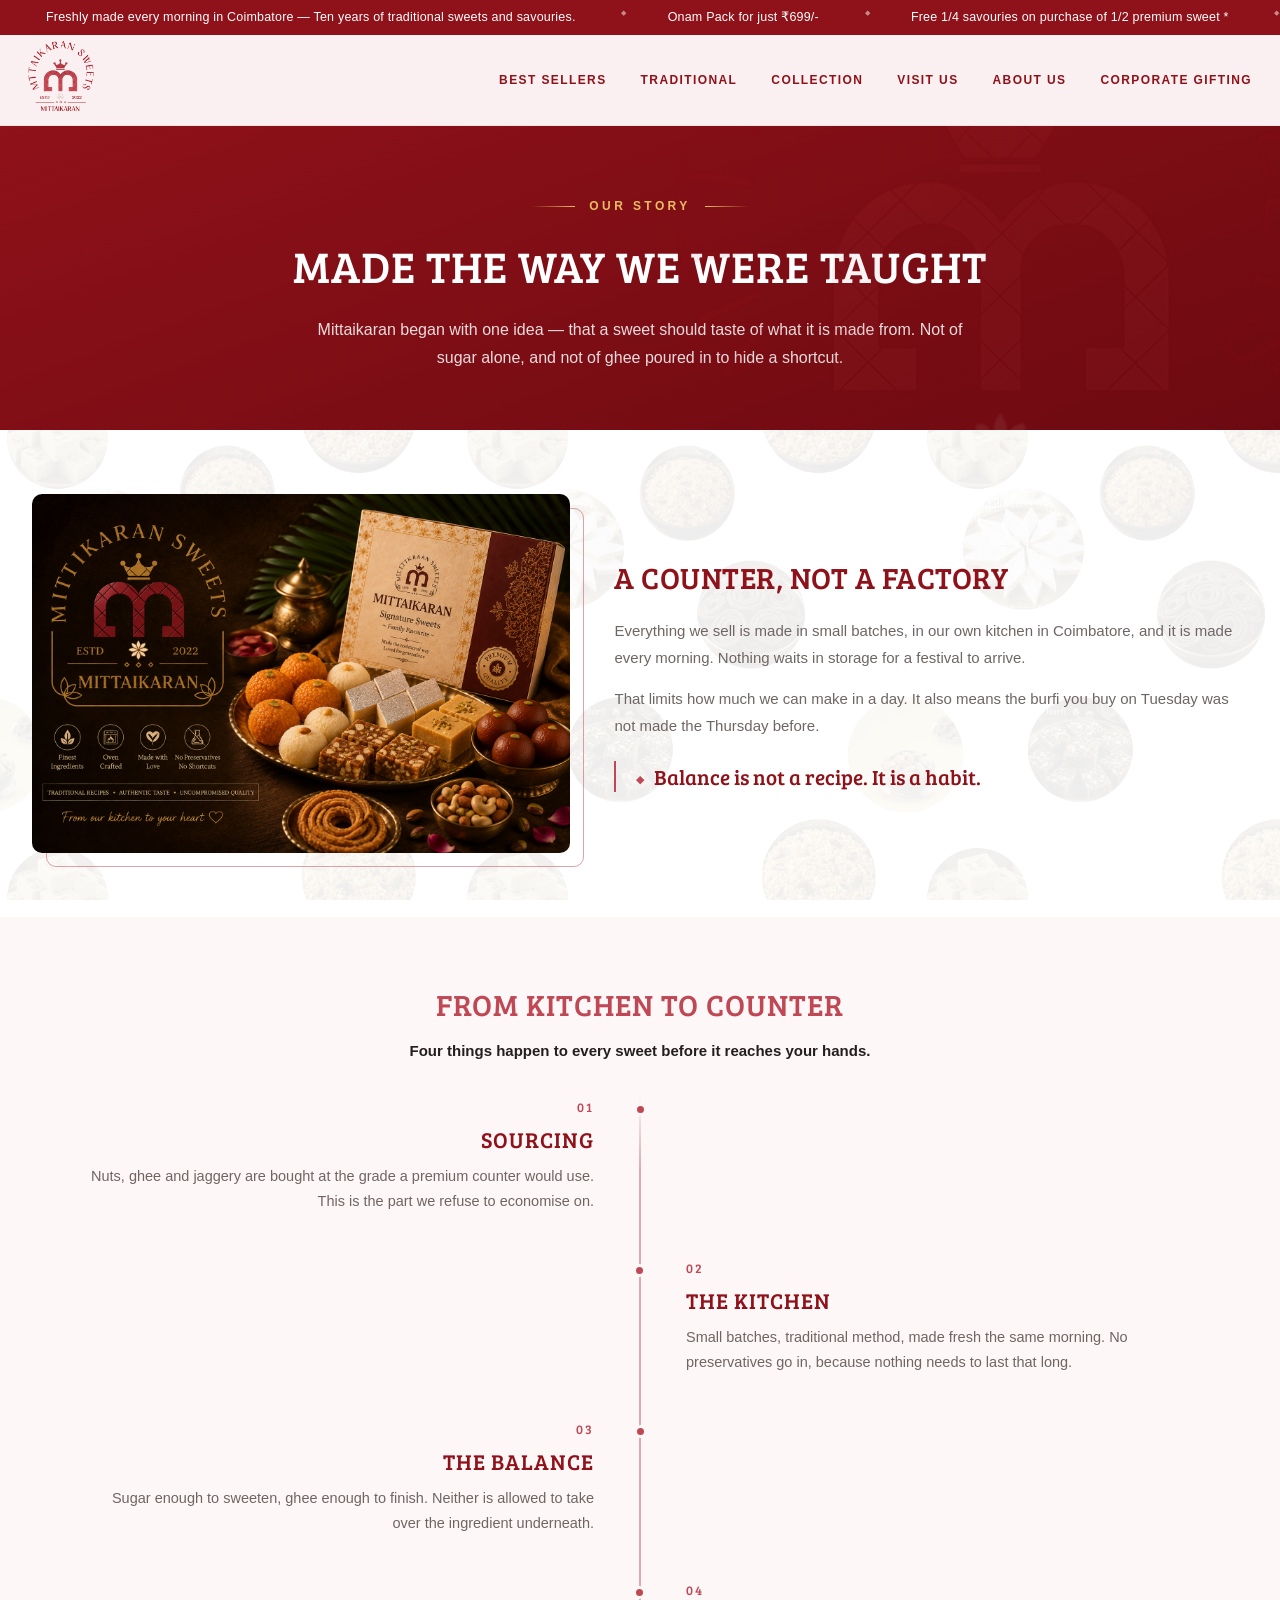
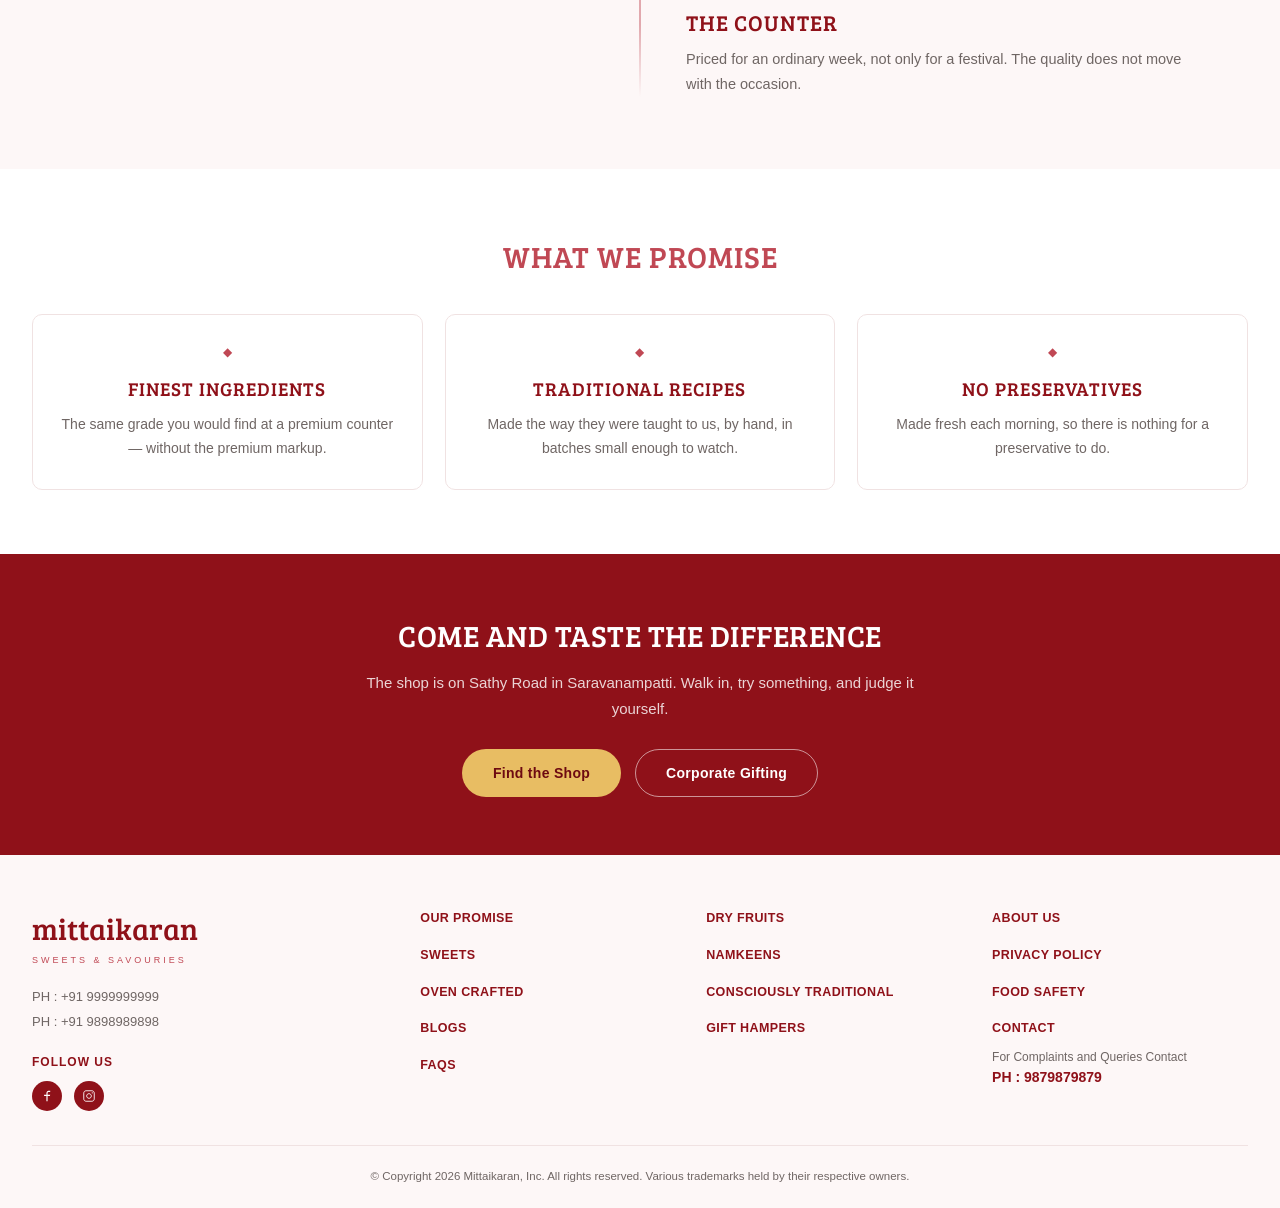
==== about/index.html @ e8f3ecb2 "first commit" ====
<!doctype html>
<html lang="en">
<head>
<meta charset="UTF-8" />
<meta name="viewport" content="width=device-width, initial-scale=1.0" />
<title>About Us | Mittaikaran — Sweets &amp; Savouries</title>
<meta name="description" content="How Mittaikaran makes its sweets and savouries." />
<link rel="icon" href="../favicon.ico" sizes="any" />
<link rel="icon" type="image/png" sizes="32x32" href="../favicon-32.png" />
<link rel="apple-touch-icon" href="../apple-touch-icon.png" />
<link rel="preconnect" href="https://fonts.googleapis.com" />
<link rel="preconnect" href="https://fonts.gstatic.com" crossorigin />
<link href="https://fonts.googleapis.com/css2?family=Bree+Serif&display=swap" rel="stylesheet" />
<link rel="stylesheet" href="../assets/site.css" />
<link rel="stylesheet" href="../assets/about.css" />
</head>
<body>
<div class="site-head">
  <div class="announcement">
    <div class="announcement-track">
      <div class="announcement-run"><span class="announcement-item">Freshly made every morning in Coimbatore — Ten years of traditional sweets and savouries.</span><span class="announcement-item">Onam Pack for just ₹699/-</span><span class="announcement-item">Free 1/4 savouries on purchase of 1/2 premium sweet *</span></div>
      <div class="announcement-run" aria-hidden="true"><span class="announcement-item">Freshly made every morning in Coimbatore — Ten years of traditional sweets and savouries.</span><span class="announcement-item">Onam Pack for just ₹699/-</span><span class="announcement-item">Free 1/4 savouries on purchase of 1/2 premium sweet *</span></div>
    </div>
  </div>
  <header class="header">
    <div class="header-inner">
      <a class="logo" href="../" aria-label="Mittaikaran — Sweets &amp; Savouries">
        <img src="../images/logo/logo-header-plain.png" alt="Mittaikaran" />
      </a>
      <nav class="nav">
        <a href="../#best-sellers">Best Sellers</a>
        <a href="../#curated">Traditional</a>
        <a href="../#collection">Collection</a>
        <a href="../#visit-us">Visit Us</a>
        <a href="../about/" aria-current="page">About Us</a>
        <a href="../corporate-gifting/">Corporate Gifting</a>
      </nav>
    </div>
  </header>
</div>
<div class="site-head-spacer" aria-hidden="true"></div>
<section class="ab-hero">
  <img class="ab-hero-crest" src="../images/logo/logo-header-plain.png" alt="" aria-hidden="true" />
  <div class="container">
    <span class="ab-kicker">Our Story</span>
    <h1>Made the Way We Were Taught</h1>
    <p class="ab-intro">Mittaikaran began with one idea — that a sweet should taste of what it is made from. Not of sugar alone, and not of ghee poured in to hide a shortcut.</p>
  </div>
</section>
<section class="ab-story">
  <div class="container ab-story-grid">
    <div class="ab-story-media"><img src="../images/about/about.png" alt="A brass platter of Mittaikaran sweets and murukku beside a Signature Sweets gift box" /></div>
    <div class="ab-story-copy">
      <h2>A Counter, Not a Factory</h2>
      <p>Everything we sell is made in small batches, in our own kitchen in Coimbatore, and it is made every morning. Nothing waits in storage for a festival to arrive.</p><p>That limits how much we can make in a day. It also means the burfi you buy on Tuesday was not made the Thursday before.</p>
      <blockquote class="ab-quote"><span class="ab-quote-orn" aria-hidden="true">◆</span>Balance is not a recipe. It is a habit.</blockquote>
    </div>
  </div>
</section>
<section class="ab-journey">
  <div class="container">
    <div class="section-head"><h2>From Kitchen to Counter</h2><p>Four things happen to every sweet before it reaches your hands.</p></div>
    <ol class="ab-thread"><li class="ab-step">
      <span class="ab-step-node" aria-hidden="true"></span>
      <span class="ab-step-num">01</span>
      <div class="ab-step-body"><h3>Sourcing</h3><p>Nuts, ghee and jaggery are bought at the grade a premium counter would use. This is the part we refuse to economise on.</p></div>
    </li><li class="ab-step">
      <span class="ab-step-node" aria-hidden="true"></span>
      <span class="ab-step-num">02</span>
      <div class="ab-step-body"><h3>The Kitchen</h3><p>Small batches, traditional method, made fresh the same morning. No preservatives go in, because nothing needs to last that long.</p></div>
    </li><li class="ab-step">
      <span class="ab-step-node" aria-hidden="true"></span>
      <span class="ab-step-num">03</span>
      <div class="ab-step-body"><h3>The Balance</h3><p>Sugar enough to sweeten, ghee enough to finish. Neither is allowed to take over the ingredient underneath.</p></div>
    </li><li class="ab-step">
      <span class="ab-step-node" aria-hidden="true"></span>
      <span class="ab-step-num">04</span>
      <div class="ab-step-body"><h3>The Counter</h3><p>Priced for an ordinary week, not only for a festival. The quality does not move with the occasion.</p></div>
    </li></ol>
  </div>
</section>
<section class="ab-values">
  <div class="container">
    <div class="section-head"><h2>What We Promise</h2></div>
    <div class="ab-values-grid"><article class="ab-value">
      <span class="ab-value-orn" aria-hidden="true">◆</span><h3>Finest Ingredients</h3><p>The same grade you would find at a premium counter — without the premium markup.</p>
    </article><article class="ab-value">
      <span class="ab-value-orn" aria-hidden="true">◆</span><h3>Traditional Recipes</h3><p>Made the way they were taught to us, by hand, in batches small enough to watch.</p>
    </article><article class="ab-value">
      <span class="ab-value-orn" aria-hidden="true">◆</span><h3>No Preservatives</h3><p>Made fresh each morning, so there is nothing for a preservative to do.</p>
    </article></div>
  </div>
</section>
<section class="ab-cta">
  <div class="container">
    <h2>Come and Taste the Difference</h2><p>The shop is on Sathy Road in Saravanampatti. Walk in, try something, and judge it yourself.</p>
    <div class="ab-cta-actions">
      <a class="btn-teal" href="../#visit-us">Find the Shop</a>
      <a class="btn-ghost" href="../corporate-gifting/">Corporate Gifting</a>
    </div>
  </div>
</section>
<footer class="footer">
  <div class="container">
    <div class="footer-top">
      <div class="brand-block">
        <div class="brand">mittaikaran</div>
        <div class="tagline">Sweets &amp; Savouries</div>
        <div class="phones"><div>PH : +91 9999999999</div><div>PH : +91 9898989898</div></div>
        <div class="follow">FOLLOW US</div>
        <div class="socials">
          <a href="#" aria-label="Facebook"><img src="../images/ui/facebook.svg" alt="Facebook" /></a>
          <a href="#" aria-label="Instagram"><img src="../images/ui/instagram.svg" alt="Instagram" /></a>
        </div>
      </div>
      <div class="footer-col">
        <ul><li><a href="#">OUR PROMISE</a></li><li><a href="#">SWEETS</a></li><li><a href="#">OVEN CRAFTED</a></li><li><a href="#">BLOGS</a></li><li><a href="#">FAQS</a></li></ul>
        
      </div>
      <div class="footer-col">
        <ul><li><a href="#">DRY FRUITS</a></li><li><a href="#">NAMKEENS</a></li><li><a href="#">CONSCIOUSLY TRADITIONAL</a></li><li><a href="#">GIFT HAMPERS</a></li></ul>
        
      </div>
      <div class="footer-col">
        <ul><li><a href="#">ABOUT US</a></li><li><a href="#">PRIVACY POLICY</a></li><li><a href="#">FOOD SAFETY</a></li><li><a href="#">CONTACT</a></li></ul>
        <div class="footer-contact">
          <div class="lbl">For Complaints and Queries Contact</div>
          <div class="num">PH : 9879879879</div>
        </div>
      </div>
    </div>
    <div class="footer-bottom">© Copyright 2026 Mittaikaran, Inc. All rights reserved. Various trademarks held by their respective owners.</div>
  </div>
</footer>
<script src="../assets/site.js"></script>
</body>
</html>
---- assets/site.css ----
:root {
  /* Palette taken from the logo: deep crimson lettering + the rose of the
     monogram, on white. --teal / --gold are kept as the token names the rest
     of the stylesheets already speak; only their values changed. */
  --teal: #8f1119;       /* deep crimson — nav, headings, dark bands */
  --teal-dark: #6d0a11;
  --gold: #c04854;       /* logo rose — accents, ribbons, dots */
  --gold-dark: #a8303c;
  --cream: #fdf7f7;      /* barely-tinted white for alternating sections */
  --line: #f0e2e2;       /* hairline borders */
  --head-tint: #faf0f1;  /* nav bar — the logo rose at ~8% over white */
  /* Wallpaper pattern, shared by the page layer and the tinted bands. */
  --wallpaper: url('../images/ui/wallpaper.png');
  --wallpaper-size: 460px;
  --wallpaper-opacity: .07;
  --ink: #241f1f;
  --muted: #6f6664;
  --serif: 'Bree Serif', serif;
  --sans: Helvetica, Arial, sans-serif;
  /* First-paint value; measured for real at runtime by Header.jsx. Covers the
     whole fixed head — announcement bar plus the expanded nav — so keep it near
     that total or the page jumps when the measurement lands. */
  --header-h: 126px;
}

* { box-sizing: border-box; }

html, body { margin: 0; padding: 0; }

html { scroll-behavior: smooth; }
/* Keep anchored headings clear of the sticky header. */
section[id] { scroll-margin-top: calc(var(--header-h) + 16px); }
@media (prefers-reduced-motion: reduce) { html { scroll-behavior: auto; } }

body {
  font-family: var(--sans);
  color: var(--ink);
  background: #fff;
  line-height: 1.55;
  -webkit-font-smoothing: antialiased;
}

/* Wallpaper behind the white parts of the page: a faint scattered pattern of
   sweets, savouries and dry fruits. Body's own background propagates to the
   canvas, which lets this pseudo-element sit above that white and below all
   content. Fixed, so it stays put while the page scrolls over it. */
body::before {
  content: '';
  position: fixed;
  inset: 0;
  z-index: -1;
  pointer-events: none;
  background: var(--wallpaper) repeat;
  background-size: var(--wallpaper-size);
  opacity: var(--wallpaper-opacity);
}


img { max-width: 100%; display: block; }

a { color: inherit; text-decoration: none; }

button { font-family: inherit; cursor: pointer; }

h1, h2, h3, h4 { font-family: var(--serif); font-weight: 400; margin: 0; }

/* The measure every section aligns to. Wide enough to use a large display
   without letting rows of cards stretch past a comfortable size. */
.container { max-width: 1440px; margin: 0 auto; padding: 0 32px; }

/* ---------- Section heading ---------- */
.section-head { text-align: center; margin: 0 auto 34px; max-width: 720px; }
.section-head h2 {
  font-family: var(--serif);
  text-transform: uppercase;
  letter-spacing: 1px;
  font-size: 30px;
  margin-bottom: 12px;
  color: var(--gold);
}
/* Darker and heavier than the old --muted grey, which read as faint against
   the white sections. */
.section-head p { font-size: 15px; font-weight: 600; color: var(--ink); margin: 0; line-height: 1.6; }
.on-teal .section-head p { color: rgba(255, 255, 255, .92); }
.gold-head h2 { color: var(--gold); }
.teal-head h2 { color: var(--teal); }

/* ---------- Announcement bar ---------- */
/* Scrolling offer ticker above the nav. */
.announcement {
  background: var(--teal);
  color: #fff;
  font-size: 12.5px;
  padding: 8px 0;
  letter-spacing: .2px;
  overflow: hidden;
}
.announcement-track {
  display: flex;
  width: max-content;
  animation: announcement-scroll 34s linear infinite;
}
.announcement-run { display: flex; }
.announcement-item {
  position: relative;
  padding: 0 46px;
  white-space: nowrap;
}
/* Diamond between offers, including across the seam between the two runs. */
.announcement-item::after {
  content: '◆';
  position: absolute;
  right: -5px;
  font-size: 7px;
  color: rgba(255, 255, 255, .5);
}
/* Exactly one run's width, so the second run lands where the first began. */
@keyframes announcement-scroll {
  to { transform: translateX(-50%); }
}
.announcement:hover .announcement-track { animation-play-state: paused; }

/* ---------- Header ---------- */
/* Announcement + nav are pinned to the top for the whole page. Being fixed puts
   them outside the document flow, so the bar can resize on scroll without ever
   moving the page behind it; .site-head-spacer reserves the room instead. */
.site-head { position: fixed; top: 0; left: 0; right: 0; z-index: 50; }
.site-head-spacer { height: var(--header-h); }
.header {
  /* Not plain white — a light wash of the logo's rose, so the bar sits in the
     same family as the crest and the crimson announcement above it. */
  background: var(--head-tint);
  border-bottom: 1px solid var(--line);
  transition: box-shadow .25s ease;
}
/* Lifts off the page once it starts scrolling underneath. */
.header.solid { box-shadow: 0 2px 14px rgba(143, 17, 25, .08); }
.header-inner {
  display: flex;
  align-items: center;
  justify-content: flex-start;
  /* Full-bleed so the logo sits in the top-left corner of the page. */
  padding: 6px 28px;
  max-width: none;
  margin: 0;
}
.logo { display: block; user-select: none; flex: none; }
/* The bar holds nothing taller than this logo, so its height is the logo plus
   the 6px of padding above and below. The asset is tightly cropped, so the full
   height is mark — keep in sync with brand.logo in content.json. */
.logo img { height: 78px; width: auto; transition: height .25s ease; }
.header.solid .logo img { height: 50px; }

/* ---------- Nav ---------- */
.nav { display: flex; align-items: center; gap: 34px; margin-left: auto; }
.nav a {
  position: relative;
  font-size: 12px;
  font-weight: 700;
  letter-spacing: 1.4px;
  text-transform: uppercase;
  color: var(--teal);
  white-space: nowrap;
  padding: 6px 0;
  transition: color .2s ease;
}
/* Underline grows from the centre on hover and for the section in view. */
.nav a::after {
  content: '';
  position: absolute; left: 0; right: 0; bottom: 0;
  height: 1.5px;
  background: currentColor;
  transform: scaleX(0);
  transform-origin: center;
  transition: transform .28s cubic-bezier(.4, 0, .2, 1);
}
.nav a:hover::after, .nav a.active::after { transform: scaleX(1); }
.nav a:hover { color: var(--gold-dark); }
.nav a.active { color: var(--gold-dark); }
/* The bar is white in both states now, so the links need no halo of their own. */

/* ---------- Hero ---------- */
/* Starts below the fixed head — the spacer above it reserves that room. */
.hero { position: relative; background: #faf2f2; }
.hero-track { display: flex; overflow: hidden; }
.hero-slide { min-width: 100%; position: relative; }
.hero-slide img { width: 100%; height: auto; display: block; }
/* Video hero. The box is pinned to the banner ratio so a clip of any shape
   fills it without changing the section height the header sits over. */
.hero-video {
  display: block;
  width: 100%;
  aspect-ratio: 16 / 9;
  object-fit: cover;
  background: #faf2f2;
}
.hero-arrow {
  position: absolute; top: 50%; transform: translateY(-50%);
  width: 38px; height: 38px; border-radius: 50%;
  background: rgba(255,255,255,.65); border: none; color: var(--teal);
  display: flex; align-items: center; justify-content: center;
  font-size: 20px; z-index: 3;
}
.hero-arrow:hover { background: #fff; }
.hero-arrow.prev { left: 18px; }
.hero-arrow.next { right: 18px; }
.dots { position: absolute; bottom: 16px; left: 0; right: 0; display: flex; gap: 8px; justify-content: center; z-index: 3; }
.dot { width: 9px; height: 9px; border-radius: 50%; background: rgba(255,255,255,.6); border: none; padding: 0; }
.dot.active { background: var(--gold); }

/* ---------- What sets us apart (USP) ---------- */
.usp {
  background: var(--teal);
  color: #fff;
  text-align: center;
  position: relative;
  overflow: hidden;
  isolation: isolate;
  /* A true gold, scoped to this section. The site-wide --gold is the logo's
     rose, which all but disappears against the crimson band. */
  --leaf: #e8bd63;
  --leaf-pale: #fbe9b6;
  --leaf-deep: #c9922f;
}
/* Each half carries the texture of what it argues for: fine white sugar grains
   on the left, soft gold pools of ghee on the right. Gradients rather than
   images — nothing to download, and sharp at any size. Both fade out towards
   the middle so the scales sit on clean crimson. */
.usp::before,
.usp::after {
  content: '';
  position: absolute;
  top: 0;
  bottom: 0;
  width: 44%;
  z-index: -1;
  pointer-events: none;
}
.usp::before {
  left: 0;
  background-image:
    radial-gradient(circle at 22% 28%, rgba(255, 255, 255, .55) 0 1.5px, transparent 1.7px),
    radial-gradient(circle at 68% 62%, rgba(255, 255, 255, .40) 0 1.1px, transparent 1.3px),
    radial-gradient(circle at 45% 88%, rgba(255, 255, 255, .50) 0 1.8px, transparent 2px),
    radial-gradient(circle at 85% 15%, rgba(255, 255, 255, .35) 0 1.2px, transparent 1.4px);
  background-size: 118px 118px, 87px 87px, 152px 152px, 64px 64px;
  -webkit-mask-image: linear-gradient(90deg, #000 0 40%, transparent 100%);
  mask-image: linear-gradient(90deg, #000 0 40%, transparent 100%);
}
.usp::after {
  right: 0;
  background-image:
    radial-gradient(circle at 30% 26%, rgba(232, 189, 99, .30) 0 7px, transparent 8.5px),
    radial-gradient(circle at 74% 66%, rgba(232, 189, 99, .22) 0 11px, transparent 13px),
    radial-gradient(circle at 52% 90%, rgba(232, 189, 99, .26) 0 5px, transparent 6.5px),
    radial-gradient(circle at 12% 74%, rgba(232, 189, 99, .18) 0 9px, transparent 11px);
  background-size: 186px 186px, 242px 242px, 138px 138px, 208px 208px;
  -webkit-mask-image: linear-gradient(270deg, #000 0 40%, transparent 100%);
  mask-image: linear-gradient(270deg, #000 0 40%, transparent 100%);
}
/* The two motifs sit in the outer margins, behind the copy and well clear of
   the scales. Sunk deep enough to read as wallpaper rather than illustration. */
.usp-art {
  position: absolute;
  top: 50%;
  transform: translateY(-50%);
  z-index: -1;
  pointer-events: none;
  height: auto;
}
.usp-art-sugar { left: 2.5%; width: clamp(120px, 13vw, 210px); color: rgba(255, 255, 255, .18); }
.usp-art-ghee { right: 3%; width: clamp(90px, 9vw, 140px); color: rgba(232, 189, 99, .3); }
/* Below this the columns collapse and the motifs would land under the text. */
@media (max-width: 1200px) {
  .usp-art { display: none; }
}
.usp .section-head { margin-bottom: 26px; }
.usp .section-head h2 { color: #fff; }
/* Gold leaf lettering between two tapering rules. */
.usp-kicker {
  display: inline-flex;
  align-items: center;
  gap: 16px;
  margin-bottom: 18px;
  font-size: 12px; font-weight: 700; letter-spacing: 3.4px; text-transform: uppercase;
  color: var(--leaf);
}
/* Only knock the fill out where the gradient can actually clip to the glyphs —
   otherwise the label would render invisible. */
@supports ((-webkit-background-clip: text) or (background-clip: text)) {
  .usp-kicker {
    background: linear-gradient(180deg, var(--leaf-pale) 0%, var(--leaf) 48%, var(--leaf-deep) 100%);
    -webkit-background-clip: text;
    background-clip: text;
    -webkit-text-fill-color: transparent;
  }
}
.usp-kicker::before,
.usp-kicker::after {
  content: '';
  width: 52px; height: 1px;
  background: linear-gradient(90deg, transparent, var(--leaf));
}
.usp-kicker::after { transform: scaleX(-1); }
/* Claim / scales / claim. The two sides lean in towards the pans they name. */
.usp-balance {
  display: grid;
  grid-template-columns: 1fr auto 1fr;
  gap: 22px;
  align-items: center;
  max-width: 1180px;
  margin: 0 auto;
}
/* Each side is held to one measure and pushed up against the scales, so the two
   blocks mirror each other instead of straggling across the full column. */
.usp-side { max-width: 400px; }
.usp-side h3 {
  font-size: 24px; color: var(--leaf); margin-bottom: 10px;
  text-transform: uppercase; letter-spacing: 1.5px;
}
.usp-side p {
  font-size: 15px;
  font-weight: 600;
  line-height: 1.7;
  color: rgba(255, 255, 255, .95);
  margin: 0;
}
.usp-balance .usp-side:first-child { justify-self: end; text-align: right; }
.usp-balance .usp-side:last-child { justify-self: start; text-align: left; }
/* The width lives on the drawing, not the column, so the column can widen for
   the word beneath it instead of letting it spill out of a fixed 220px box. */
.usp-scale { color: var(--leaf); }
/* A soft glow so the hairline scales read as metal against the crimson. */
.usp-scale svg {
  width: 220px; max-width: 100%; height: auto; display: block; margin: 0 auto;
  filter: drop-shadow(0 0 6px rgba(232, 189, 99, .35));
}
/* Set in the sans at wide tracking, not the serif — as a serif at this size it
   read as a second headline and out-shouted the section title above it. The
   gold-leaf gradient is the same one the kicker uses, so the two bookend the
   section. text-indent offsets the trailing letter-space, which would otherwise
   pull the word off centre. */
.usp-scale-word {
  display: block;
  font-family: var(--sans);
  font-size: 30px;
  font-weight: 800;
  letter-spacing: 9px;
  text-indent: 9px;
  text-transform: uppercase;
  /* Kept on one line — it would otherwise break inside the scale column. */
  white-space: nowrap;
  color: var(--leaf-pale);
  margin-top: 16px;
  transform-origin: center;
  /* Same 7s cycle as the beam, peaking as the scales settle level. */
  animation: usp-word 7s ease-in-out infinite;
}
@supports ((-webkit-background-clip: text) or (background-clip: text)) {
  .usp-scale-word {
    background: linear-gradient(180deg, var(--leaf-pale) 0%, var(--leaf) 55%, var(--leaf-deep) 100%);
    -webkit-background-clip: text;
    background-clip: text;
    -webkit-text-fill-color: transparent;
  }
}
@keyframes usp-word {
  0%, 70% { transform: scale(1); opacity: .8; }
  84%     { transform: scale(1.18); opacity: 1; }
  100%    { transform: scale(1); opacity: .92; }
}

/* Sugar and ghee pouring into the pans. */
.usp-grain {
  transform-box: view-box;
  animation: usp-pour 2.7s cubic-bezier(.4, 0, .9, .6) infinite;
}
.usp-grain-sugar { fill: #fff; stroke: none; }
.usp-grain-ghee { fill: var(--leaf); stroke: none; }
@keyframes usp-pour {
  0%        { transform: translateY(0); opacity: 0; }
  14%       { opacity: 1; }
  76%       { opacity: 1; }
  100%      { transform: translateY(58px); opacity: 0; }
}
/* The beam tips each way, settles level, and holds there before going again —
   the balance is the point, so level is where it rests. */
@keyframes usp-tip {
  0%, 6%    { transform: rotate(0deg); }
  16%       { transform: rotate(-6.5deg); }
  30%       { transform: rotate(0deg); }
  42%       { transform: rotate(6.5deg); }
  56%       { transform: rotate(0deg); }
  64%       { transform: rotate(-2.6deg); }
  72%       { transform: rotate(1.4deg); }
  80%, 100% { transform: rotate(0deg); }
}
/* Same curve inverted, so the pans hang level throughout. */
@keyframes usp-tip-counter {
  0%, 6%    { transform: rotate(0deg); }
  16%       { transform: rotate(6.5deg); }
  30%       { transform: rotate(0deg); }
  42%       { transform: rotate(-6.5deg); }
  56%       { transform: rotate(0deg); }
  64%       { transform: rotate(2.6deg); }
  72%       { transform: rotate(-1.4deg); }
  80%, 100% { transform: rotate(0deg); }
}
.usp-beam,
.usp-pan { transform-box: view-box; }
.usp-beam {
  transform-origin: 120px 46px;
  animation: usp-tip 7s cubic-bezier(.37, 0, .32, 1) infinite;
}
/* Shared timing and easing keep each pan exactly opposite its beam. */
.usp-pan { animation: usp-tip-counter 7s cubic-bezier(.37, 0, .32, 1) infinite; }
.usp-pan-l { transform-origin: 30px 46px; }
.usp-pan-r { transform-origin: 210px 46px; }
/* The affordability claim, weighed against itself. */
.usp-claim {
  display: flex; flex-wrap: wrap; align-items: center; justify-content: center;
  gap: 18px;
  margin-top: 40px;
  font-family: var(--serif); font-size: 21px; color: #fff;
}
.usp-claim-orn { color: var(--leaf); font-size: 13px; }
.usp-note {
  max-width: 640px; margin: 14px auto 0;
  font-size: 14.5px; font-weight: 600; line-height: 1.7;
  color: rgba(255, 255, 255, .9);
}

/* ---------- Generic carousel row ---------- */
section { padding: 56px 0; }
.carousel { position: relative; }
.carousel-row {
  display: flex; gap: 22px; overflow-x: auto; scroll-behavior: smooth;
  padding: 6px 2px 10px; scrollbar-width: none;
}
.carousel-row::-webkit-scrollbar { display: none; }
/* Auto-scrolling rows drive scrollLeft frame by frame, so the CSS smoothing
   (which is for the arrow buttons) has to be off here. */
/* No arrows and no hand-scrolling on an auto row — the drift is the only movement. */
.carousel-row.auto { scroll-behavior: auto; overflow-x: hidden; touch-action: pan-y; }
/* The looping copy of the cards takes part in the same flex row. */
.carousel-clone { display: contents; }
.c-arrow {
  position: absolute; top: 42%; transform: translateY(-50%);
  width: 34px; height: 34px; border-radius: 50%;
  background: #fff; border: 1px solid #eddede; color: var(--teal);
  display: flex; align-items: center; justify-content: center; font-size: 18px; z-index: 4;
  box-shadow: 0 2px 8px rgba(0,0,0,.08);
}
.c-arrow.prev { left: -6px; }
.c-arrow.next { right: -6px; }
.on-teal .c-arrow { background: rgba(255,255,255,.9); }

/* ---------- Best seller / product card ---------- */
.prod-card {
  min-width: 250px; flex: 0 0 250px;
  background: #fff; border: 1px solid var(--line); border-radius: 8px;
  overflow: hidden; position: relative; text-align: center;
  display: flex; flex-direction: column;
}
.prod-media { position: relative; padding: 22px 22px 8px; background: #fdf6f6; }
.prod-media img { width: 100%; aspect-ratio: 1/1; object-fit: contain; }
.ribbon {
  position: absolute; top: 12px; left: 0;
  background: var(--gold); color: #fff; font-size: 9.5px; font-weight: 700;
  letter-spacing: .8px; padding: 4px 12px 4px 10px; border-radius: 0 3px 3px 0;
  text-transform: uppercase;
}
.prod-body { padding: 14px 16px 18px; display: flex; flex-direction: column; gap: 8px; flex: 1; }
.prod-body h3 { font-size: 17px; color: var(--gold); }
/* Was 12.5px of --muted grey, which was too faint to read on the card. Darker
   ink, heavier weight and a touch more size and leading. */
.prod-body p {
  font-size: 13.5px;
  font-weight: 600;
  color: var(--ink);
  margin: 0;
  line-height: 1.6;
  flex: 1;
}

/* ---------- Dry fruit banner ---------- */
/* Assembled rather than flat: `dryfruit-plate` is the backdrop with the bowls
   lifted out of it, and each bowl is a transparent cutout floating above. The
   cast shadows stay painted on the plate, so a bowl rising lifts away from its
   own shadow. */
.dryfruit { padding: 0; position: relative; overflow: hidden; }
.dryfruit-plate { width: 100%; display: block; }
/* Percentage translate is relative to the bowl's own height, so the drift keeps
   its proportion at every screen width. */
@keyframes dryfruit-float {
  from { transform: translate3d(0, 0, 0); }
  to   { transform: translate3d(0, -3.4%, 0); }
}
.dryfruit-bowl {
  position: absolute;
  height: auto;
  will-change: transform;
  /* Each bowl runs a little slower than the one before and starts part-way in,
     so they never bob in unison. */
  animation: dryfruit-float calc(4.6s + var(--i) * .55s) ease-in-out infinite alternate;
  animation-delay: calc(var(--i) * -1.15s);
}
.dryfruit-copy {
  position: absolute; inset: 0;
  display: flex; flex-direction: column; justify-content: center;
  padding-left: 7%; max-width: 46%;
  color: #fff; font-family: var(--serif); line-height: 1.15;
}
.dryfruit-copy .line-sm { font-size: clamp(13px, 1.7vw, 30px); }
.dryfruit-copy .line-lg { font-size: clamp(22px, 3.4vw, 58px); margin: .12em 0; }
/* Each line arrives a beat after the one above it. */
@keyframes dryfruit-rise {
  from { opacity: 0; transform: translateY(26px); }
  to   { opacity: 1; transform: none; }
}
/* Driven by the banner's own position in the viewport, so it plays on scroll
   without any JavaScript. Where that is unsupported the copy just sits still. */
@supports (animation-timeline: view()) {
  .dryfruit-copy > span {
    animation: dryfruit-rise linear both;
    animation-timeline: view();
  }
  .dryfruit-copy > span:nth-child(1) { animation-range: entry 12% entry 62%; }
  .dryfruit-copy > span:nth-child(2) { animation-range: entry 20% entry 74%; }
  .dryfruit-copy > span:nth-child(3) { animation-range: entry 28% entry 86%; }
}

/* ---------- Curated / Traditional trio ---------- */
/* Three arched "shrine" cards. The heading is fixed; the product inside each
   card swaps every few seconds (timer lives in App.jsx). */
.curated { background: var(--cream); }
/* The cream tint paints over the page-wide wallpaper layer, so these two bands
   carry their own copy of it. `fixed` attachment anchors the pattern to the
   viewport exactly as the page layer does, so the two stay in step and the
   motifs run continuously across the edge between a tinted band and a white one.
   The negative z-index sits it above the section's own tint, below its content. */
.curated, .collection { position: relative; isolation: isolate; }
.curated::before, .collection::before {
  content: '';
  position: absolute;
  inset: 0;
  z-index: -1;
  pointer-events: none;
  background: var(--wallpaper) repeat fixed;
  background-size: var(--wallpaper-size);
  opacity: var(--wallpaper-opacity);
}
.trad-grid { display: grid; grid-template-columns: repeat(3, 1fr); gap: 30px; margin-top: 6px; }

.trad-card {
  position: relative;
  background: #fff;
  border: 1px solid var(--line);
  border-radius: 190px 190px 14px 14px; /* domed top, like a temple arch */
  padding: 30px 26px 26px;
  text-align: center;
  display: flex; flex-direction: column; align-items: center;
  box-shadow: 0 12px 30px rgba(143, 17, 25, .07);
  transition: transform .3s ease, box-shadow .3s ease;
}
/* Rose hairline that traces the arch just inside the border. */
.trad-card::before {
  content: '';
  position: absolute; inset: 7px;
  border: 1px solid rgba(192, 72, 84, .32);
  border-radius: 184px 184px 9px 9px;
  pointer-events: none;
}
.trad-card:hover { transform: translateY(-6px); box-shadow: 0 18px 40px rgba(143, 17, 25, .14); }

/* Medallion holding the rotating product shot. */
.trad-media {
  position: relative;
  width: 200px; height: 200px;
  border-radius: 50%;
  background: radial-gradient(circle at 50% 38%, #fffdfd 0%, #fdf3f3 72%, #f8eaea 100%);
}
/* Rose rim drawn over the photo, so the crop can run right to the edge. */
.trad-media::after {
  content: '';
  position: absolute; inset: 0;
  border-radius: 50%;
  box-shadow: inset 0 0 0 1px rgba(192, 72, 84, .45);
  pointer-events: none;
}
/* Filled circular crop — the photo fills the whole medallion. Never scales
   below 1 or a gap opens at the rim. */
.trad-media img {
  position: absolute; inset: 0;
  width: 100%; height: 100%;
  border-radius: 50%;
  object-fit: cover;
  opacity: 0; transform: scale(1.07);
  transition: opacity .7s ease, transform .7s ease;
}
.trad-media img.on { opacity: 1; transform: scale(1); }

.trad-kicker {
  margin-top: 16px;
  font-size: 9.5px; font-weight: 700; letter-spacing: 2px; text-transform: uppercase;
  color: var(--gold-dark);
  background: #fdf1f2; border: 1px solid rgba(192, 72, 84, .35);
  border-radius: 999px; padding: 4px 12px;
}
.trad-card h3 {
  margin-top: 12px;
  font-size: 21px; letter-spacing: .4px; color: var(--teal);
}
/* Diamond flanked by two rules — the section's little signature. */
.trad-orn {
  display: flex; align-items: center; gap: 10px;
  margin: 10px 0 4px;
  color: var(--gold); font-size: 7px;
}
.trad-orn::before, .trad-orn::after {
  content: ''; width: 34px; height: 1px;
  background: linear-gradient(90deg, transparent, rgba(192, 72, 84, .75));
}
.trad-orn::after { transform: rotate(180deg); }

/* Swapping copy — re-keyed on every change so the fade-up replays. */
.trad-swap { min-height: 116px; animation: tradIn .55s ease both; }
.trad-swap h4 {
  font-size: 13px; font-weight: 700; letter-spacing: 1.3px; text-transform: uppercase;
  color: var(--gold);
}
.trad-swap p { font-size: 12.8px; line-height: 1.65; color: var(--muted); margin: 8px 0 0; }
@keyframes tradIn {
  from { opacity: 0; transform: translateY(9px); }
  to   { opacity: 1; transform: none; }
}

.trad-dots { display: flex; gap: 9px; margin-top: auto; padding-top: 6px; }
.trad-dots button {
  width: 8px; height: 8px; padding: 0;
  border: 1px solid var(--gold); border-radius: 1px; background: transparent;
  transform: rotate(45deg); /* diamonds, not dots */
  transition: background .25s ease, transform .25s ease;
}
.trad-dots button.on { background: var(--gold); transform: rotate(45deg) scale(1.25); }

@media (prefers-reduced-motion: reduce) {
  .trad-card, .trad-media img, .trad-dots button { transition: none; }
  .trad-media img { transform: scale(1); }
  .trad-swap { animation: none; }
  /* Scales rest level, nothing pours, and the word simply sits there. */
  .usp-beam, .usp-pan, .usp-scale-word { animation: none; }
  .usp-grain { display: none; }
  /* Bowls rest in place and the copy is simply present. */
  .dryfruit-bowl { animation: none; }
  .dryfruit-copy > span { animation: none; opacity: 1; transform: none; }
  /* Offers sit still and wrap instead of scrolling past. */
  .announcement-track { animation: none; width: 100%; justify-content: center; }
  .announcement-run { flex-wrap: wrap; justify-content: center; }
  .announcement-run + .announcement-run { display: none; }
  .announcement-item::after { content: none; }
}

/* ---------- Sweets collection ---------- */
.collection { background: var(--cream); }
.tabs { display: flex; gap: 30px; justify-content: center; flex-wrap: wrap; margin: 4px 0 8px; }
.tab {
  background: none; border: none; font-size: 13px; font-weight: 700; letter-spacing: .5px;
  color: var(--teal); padding: 6px 2px; border-bottom: 2px solid transparent;
}
.tab.active { color: var(--gold); border-bottom-color: var(--gold); }
/* Column count follows the width rather than being fixed at three, so the grid
   fills a wide screen instead of leaving a 900px column in the middle of it. */
.coll-grid {
  display: grid;
  /* min() keeps the track from being forced wider than its container on very
     narrow screens, which would push the grid past the viewport. */
  grid-template-columns: repeat(auto-fill, minmax(min(340px, 100%), 1fr));
  gap: 26px;
  margin: 34px auto 0;
  align-items: start;
}
/* Grid items default to min-width:auto, so anything with a wide min-content
   size (a long unbroken name, an image reporting its intrinsic width) pushes
   the track past its share and spills over the next column. */
.coll-card {
  background: #fff;
  border-radius: 10px;
  box-shadow: 0 6px 18px rgba(0,0,0,.05);
  overflow: hidden;
  min-width: 0;
}
.coll-card h3 { overflow-wrap: anywhere; }

/* ---- Overlapping stack ----
   The cards are pulled into each other and every other column is dropped, so
   the grid reads as a layered spread rather than a row of tiles. The white ring
   keeps each card's edge legible where it crosses its neighbour. */
.coll-stack {
  gap: 0;
  /* Offsets the cards' negative margins so the outer ones stay inside the
     container, and leaves room for the drop of the staggered column. */
  padding: 16px 18px 44px;
}
.coll-stack .coll-card {
  --y: 0px;
  position: relative;
  z-index: var(--z, 1);
  margin: -16px -18px;
  transform: translateY(var(--y));
  box-shadow: 0 0 0 4px #fff, 0 16px 34px rgba(143, 17, 25, .16);
  transition: transform .3s cubic-bezier(.3, .7, .3, 1), box-shadow .3s ease;
}
/* Every second card sits lower, so the seam between them is a diagonal. */
.coll-stack .coll-card:nth-child(even) { --y: 26px; }
/* Lift clear of the stack — above every sibling, whatever its own order. */
.coll-stack .coll-card:hover,
.coll-stack .coll-card:focus-within {
  z-index: 50;
  transform: translateY(calc(var(--y) - 16px)) scale(1.035);
  box-shadow: 0 0 0 4px #fff, 0 26px 54px rgba(143, 17, 25, .28);
}
/* Has to sit after the rules above, not in the block further up the file — the
   selectors are identical, so source order decides which one wins. The card
   still comes to the front, it just does not travel to get there. */
@media (prefers-reduced-motion: reduce) {
  .coll-stack .coll-card { transition: none; }
  .coll-stack .coll-card:hover,
  .coll-stack .coll-card:focus-within {
    transform: translateY(var(--y));
    box-shadow: 0 0 0 4px #fff, 0 26px 54px rgba(143, 17, 25, .28);
  }
}
.coll-card .img-wrap { background: #fdf6f6; padding: 18px; }
.coll-card img { width: 100%; aspect-ratio: 1.15/1; object-fit: contain; }
.coll-card h3 { font-size: 18px; color: var(--teal); text-align: center; padding: 16px 12px 20px; }

/* ---------- Visit us ---------- */
/* Transparent rather than #fff so the wallpaper reads through this section too. */
.available { background: transparent; text-align: center; }
/* Address card beside a live Google map embed. */
.visit-grid {
  display: grid;
  grid-template-columns: minmax(0, 1fr) minmax(0, 1.25fr);
  gap: 28px;
  align-items: stretch;
  text-align: left;
  margin-top: 34px;
}
.visit-card {
  background: var(--cream);
  border: 1px solid var(--line);
  border-radius: 10px;
  padding: 28px;
  display: flex;
  flex-direction: column;
  align-items: flex-start;
  gap: 14px;
}
.visit-card h3 { font-size: 22px; color: var(--gold); }
.visit-card address {
  font-style: normal;
  font-size: 15px;
  line-height: 1.7;
  color: var(--muted);
  margin: 0;
}
.visit-directions {
  margin-top: auto;
  background: var(--teal);
  color: #fff;
  font-size: 12px;
  font-weight: 700;
  letter-spacing: 1.2px;
  text-transform: uppercase;
  padding: 12px 22px;
  border-radius: 4px;
  transition: background .2s ease;
}
.visit-directions:hover { background: var(--teal-dark); }
.visit-map {
  border: 1px solid var(--line);
  border-radius: 10px;
  overflow: hidden;
  min-height: 320px;
}
/* The iframe has no intrinsic size, so it has to be stretched to the box. */
.visit-map iframe { display: block; width: 100%; height: 100%; min-height: 320px; border: 0; }

/* ---------- Testimonials ---------- */
.testimonials { background: var(--teal); }
/* White, not the logo rose — that reads as barely a shade off the crimson. */
.testimonials .section-head h2 { color: #fff; }
.testi-card {
  min-width: 320px; flex: 0 0 320px; background: #a3161f;
  border: 1px solid rgba(255,255,255,.12); border-radius: 10px; padding: 24px;
  color: #fdeeee; display: flex; flex-direction: column; gap: 14px;
}
/* Rose is too close to the crimson band — the stars and avatar go pale here. */
.testi-stars { color: #f0b9be; font-size: 15px; letter-spacing: 2px; }
.testi-card p { font-size: 13px; line-height: 1.6; margin: 0; color: rgba(255,255,255,.85); flex: 1; }
.testi-user { display: flex; align-items: center; gap: 12px; }
.testi-avatar { width: 40px; height: 40px; border-radius: 50%; background: #fff; color: var(--teal); display: flex; align-items: center; justify-content: center; font-family: var(--serif); font-size: 18px; }
.testi-user strong { font-size: 14px; color: #fff; font-weight: 600; }

/* ---------- Footer ---------- */
.footer { background: var(--cream); padding: 50px 0 22px; color: var(--teal); }
.footer-top { display: grid; grid-template-columns: 1.4fr repeat(3, 1fr); gap: 30px; padding-bottom: 34px; border-bottom: 1px solid var(--line); }
.footer .brand-block .brand { font-family: var(--serif); font-size: 30px; color: var(--teal); }
.footer .brand-block .tagline { font-size: 9px; letter-spacing: 3px; text-transform: uppercase; color: var(--gold); margin-top: 2px; }
.footer .phones { margin: 18px 0; font-size: 13px; line-height: 1.9; color: var(--muted); }
.footer .follow { font-size: 12px; font-weight: 700; letter-spacing: 1px; margin-bottom: 10px; }
.footer .socials { display: flex; gap: 12px; }
.footer .socials a { width: 30px; height: 30px; border-radius: 50%; background: var(--teal); display: flex; align-items: center; justify-content: center; }
.footer .socials img { width: 14px; filter: brightness(0) invert(1); }
.footer-col h4 { font-size: 0; } /* spacer, columns are plain link lists */
.footer-col ul { list-style: none; margin: 0; padding: 0; display: flex; flex-direction: column; gap: 12px; }
.footer-col a { font-size: 12.5px; font-weight: 600; letter-spacing: .4px; color: var(--teal); }
.footer-col a:hover { color: var(--gold); }
.footer-contact { margin-top: 8px; }
.footer-contact .lbl { font-size: 12px; color: var(--muted); }
.footer-contact .num { font-size: 14px; color: var(--teal); font-weight: 700; }
.footer-bottom { text-align: center; font-size: 11.5px; color: var(--muted); padding-top: 22px; }

/* ---------- Responsive ---------- */
@media (max-width: 1080px) {
  .nav { gap: 22px; }
  .nav a { font-size: 11px; letter-spacing: 1px; }
}
@media (max-width: 900px) {
  /* Stacked bar: logo above the links, which scroll sideways rather than wrap. */
  .header-inner { flex-direction: column; gap: 10px; padding: 12px 16px; }
  .nav {
    margin-left: 0;
    width: 100%;
    gap: 20px;
    justify-content: flex-start;
    overflow-x: auto;
    scrollbar-width: none;
  }
  .nav::-webkit-scrollbar { display: none; }
  .logo img, .header.solid .logo img { height: 95px; }
  /* .coll-grid needs no override — auto-fill drops its own columns. */
  .visit-grid { grid-template-columns: 1fr; }
  /* Scales on top, the two claims stacked beneath them. */
  .usp-balance { grid-template-columns: 1fr; gap: 26px; }
  .usp-scale { order: -1; margin: 0 auto; }
  .usp-balance .usp-side:first-child,
  .usp-balance .usp-side:last-child { text-align: center; }
  .trad-grid { grid-template-columns: 1fr; max-width: 400px; margin-inline: auto; }
  .footer-top { grid-template-columns: 1fr 1fr; }
}
@media (max-width: 560px) {
  .section-head h2 { font-size: 24px; }
  .trad-media { width: 168px; height: 168px; }
  .trad-swap { min-height: 0; }
  .footer-top { grid-template-columns: 1fr; }
  .hero-arrow { display: none; }
}
---- assets/about.css ----
/* ===========================================================================
   About us (/about)
   The page hangs off one vertical gold thread that runs through the journey
   section; everything else is kept quiet so that line is the thing you notice.
   =========================================================================== */

/* A true gold for the crimson bands. The site-wide --gold is the logo rose,
   which all but vanishes against them. Declared here, so it reaches only this
   page's stylesheet. */
:root {
  --leaf: #e8bd63;
  --leaf-pale: #fbe9b6;
}

.ab-hero {
  position: relative;
  overflow: hidden;
  background: linear-gradient(160deg, var(--teal), var(--teal-dark));
  color: #fff;
  text-align: center;
  padding: 64px 0 58px;
}
/* The crest, blown up and faded into the corner as a watermark. */
.ab-hero-crest {
  position: absolute;
  right: -60px;
  top: 50%;
  transform: translateY(-50%);
  height: 260%;
  width: auto;
  opacity: .07;
  pointer-events: none;
}
.ab-kicker {
  display: inline-flex;
  align-items: center;
  gap: 14px;
  margin-bottom: 16px;
  font-size: 12px; font-weight: 700; letter-spacing: 3.4px; text-transform: uppercase;
  color: var(--leaf);
}
.ab-kicker::before,
.ab-kicker::after {
  content: '';
  width: 44px; height: 1px;
  background: linear-gradient(90deg, transparent, var(--leaf));
}
.ab-kicker::after { transform: scaleX(-1); }
.ab-hero h1 {
  font-family: var(--serif);
  font-size: 44px;
  margin: 0 0 16px;
  color: #fff;
  text-transform: uppercase;
  letter-spacing: 1px;
}
.ab-intro {
  max-width: 680px;
  margin: 0 auto;
  font-size: 16px;
  line-height: 1.75;
  color: rgba(255, 255, 255, .85);
}

/* ---------- Story ---------- */
.ab-story { padding: 64px 0; }
.ab-story-grid {
  display: grid;
  grid-template-columns: minmax(0, .85fr) minmax(0, 1fr);
  gap: 44px;
  align-items: center;
}
/* Gold rule offset behind the photo, so the frame reads as inlay. */
.ab-story-media { position: relative; }
.ab-story-media::before {
  content: '';
  position: absolute;
  inset: 14px -14px -14px 14px;
  border: 1px solid var(--gold);
  border-radius: 10px;
  opacity: .5;
}
.ab-story-media img {
  position: relative;
  width: 100%;
  border-radius: 10px;
  display: block;
}
.ab-story-copy h2 {
  font-family: var(--serif);
  font-size: 30px;
  color: var(--teal);
  margin-bottom: 16px;
  text-transform: uppercase;
  letter-spacing: .5px;
}
.ab-story-copy p {
  font-size: 15px;
  line-height: 1.8;
  color: var(--muted);
  margin: 0 0 14px;
}
.ab-quote {
  margin: 22px 0 0;
  padding-left: 20px;
  border-left: 2px solid var(--gold);
  font-family: var(--serif);
  font-size: 21px;
  line-height: 1.5;
  color: var(--teal);
}
.ab-quote-orn { color: var(--gold); font-size: 11px; margin-right: 10px; vertical-align: middle; }

/* ---------- The journey ---------- */
.ab-journey { padding: 64px 0 72px; background: var(--cream); }
.ab-thread {
  position: relative;
  list-style: none;
  margin: 0 auto;
  padding: 0;
  max-width: 1100px;
}
/* The thread itself: fades in at the top, out at the bottom. */
.ab-thread::before {
  content: '';
  position: absolute;
  left: 50%;
  top: 0;
  bottom: 0;
  width: 2px;
  margin-left: -1px;
  background: linear-gradient(180deg, transparent, var(--gold) 12%, var(--gold) 88%, transparent);
  opacity: .45;
}
.ab-step {
  position: relative;
  width: 50%;
  padding: 0 46px 44px 0;
  text-align: right;
}
/* Steps alternate sides of the thread. */
.ab-step:nth-child(even) {
  margin-left: 50%;
  padding: 0 0 44px 46px;
  text-align: left;
}
.ab-step:last-child { padding-bottom: 0; }
/* The node sits on the thread, not beside it. */
.ab-step-node {
  position: absolute;
  top: 6px;
  right: -7px;
  width: 13px; height: 13px;
  background: var(--gold);
  border: 3px solid var(--cream);
  border-radius: 50%;
}
.ab-step:nth-child(even) .ab-step-node { right: auto; left: -7px; }
.ab-step-num {
  display: block;
  font-family: var(--serif);
  font-size: 13px;
  letter-spacing: 2px;
  color: var(--gold);
  margin-bottom: 4px;
}
.ab-step-body h3 {
  font-family: var(--serif);
  font-size: 22px;
  color: var(--teal);
  margin-bottom: 8px;
  text-transform: uppercase;
  letter-spacing: 1px;
}
.ab-step-body p {
  font-size: 14.5px;
  line-height: 1.75;
  color: var(--muted);
  margin: 0;
}

/* ---------- Promises ---------- */
.ab-values { padding: 64px 0; }
.ab-values-grid {
  display: grid;
  grid-template-columns: repeat(3, minmax(0, 1fr));
  gap: 22px;
}
.ab-value {
  border: 1px solid var(--line);
  border-radius: 10px;
  padding: 28px 24px;
  text-align: center;
  background: #fff;
}
.ab-value-orn { display: block; color: var(--gold); font-size: 12px; margin-bottom: 12px; }
.ab-value h3 {
  font-family: var(--serif);
  font-size: 19px;
  color: var(--teal);
  margin-bottom: 10px;
  text-transform: uppercase;
  letter-spacing: 1px;
}
.ab-value p { font-size: 14px; line-height: 1.7; color: var(--muted); margin: 0; }

/* ---------- Closing call to action ---------- */
.ab-cta {
  padding: 58px 0;
  background: var(--teal);
  color: #fff;
  text-align: center;
}
.ab-cta h2 {
  font-family: var(--serif);
  font-size: 30px;
  color: #fff;
  margin-bottom: 12px;
  text-transform: uppercase;
  letter-spacing: .5px;
}
.ab-cta p {
  max-width: 560px;
  margin: 0 auto;
  font-size: 15px;
  line-height: 1.7;
  color: rgba(255, 255, 255, .82);
}
.ab-cta-actions {
  margin-top: 28px;
  display: flex;
  flex-wrap: wrap;
  gap: 14px;
  justify-content: center;
  align-items: center;
}
/* Both actions share one pill shape and one box, so they sit level whatever
   their labels are. `.btn-teal` itself is defined in the corporate stylesheet,
   which this page does not load — without this it renders as bare text. */
.ab-cta .btn-teal,
.ab-cta .btn-ghost {
  display: inline-flex;
  align-items: center;
  justify-content: center;
  min-height: 48px;
  padding: 13px 30px;
  border: 1px solid transparent;
  border-radius: 999px;
  font-weight: 700;
  font-size: 14px;
  letter-spacing: .3px;
  line-height: 1;
  transition: background .2s ease, border-color .2s ease, color .2s ease;
}
/* Gold fill, not the logo rose — rose on this crimson band reads as almost no
   contrast at all. */
.ab-cta .btn-teal { background: var(--leaf); color: var(--teal-dark); }
.ab-cta .btn-teal:hover { background: var(--leaf-pale); }
.ab-cta .btn-ghost { border-color: rgba(255, 255, 255, .55); color: #fff; }
.ab-cta .btn-ghost:hover { background: rgba(255, 255, 255, .12); border-color: #fff; }

/* ---------- Responsive ---------- */
@media (max-width: 900px) {
  .ab-hero h1 { font-size: 34px; }
  .ab-story-grid { grid-template-columns: 1fr; gap: 30px; }
  .ab-values-grid { grid-template-columns: 1fr; max-width: 460px; margin-inline: auto; }
  /* The thread moves to the left edge and every step hangs off its right. */
  .ab-thread::before { left: 7px; }
  .ab-step,
  .ab-step:nth-child(even) {
    width: 100%;
    margin-left: 0;
    padding: 0 0 34px 34px;
    text-align: left;
  }
  .ab-step-node,
  .ab-step:nth-child(even) .ab-step-node { left: 1px; right: auto; }
}
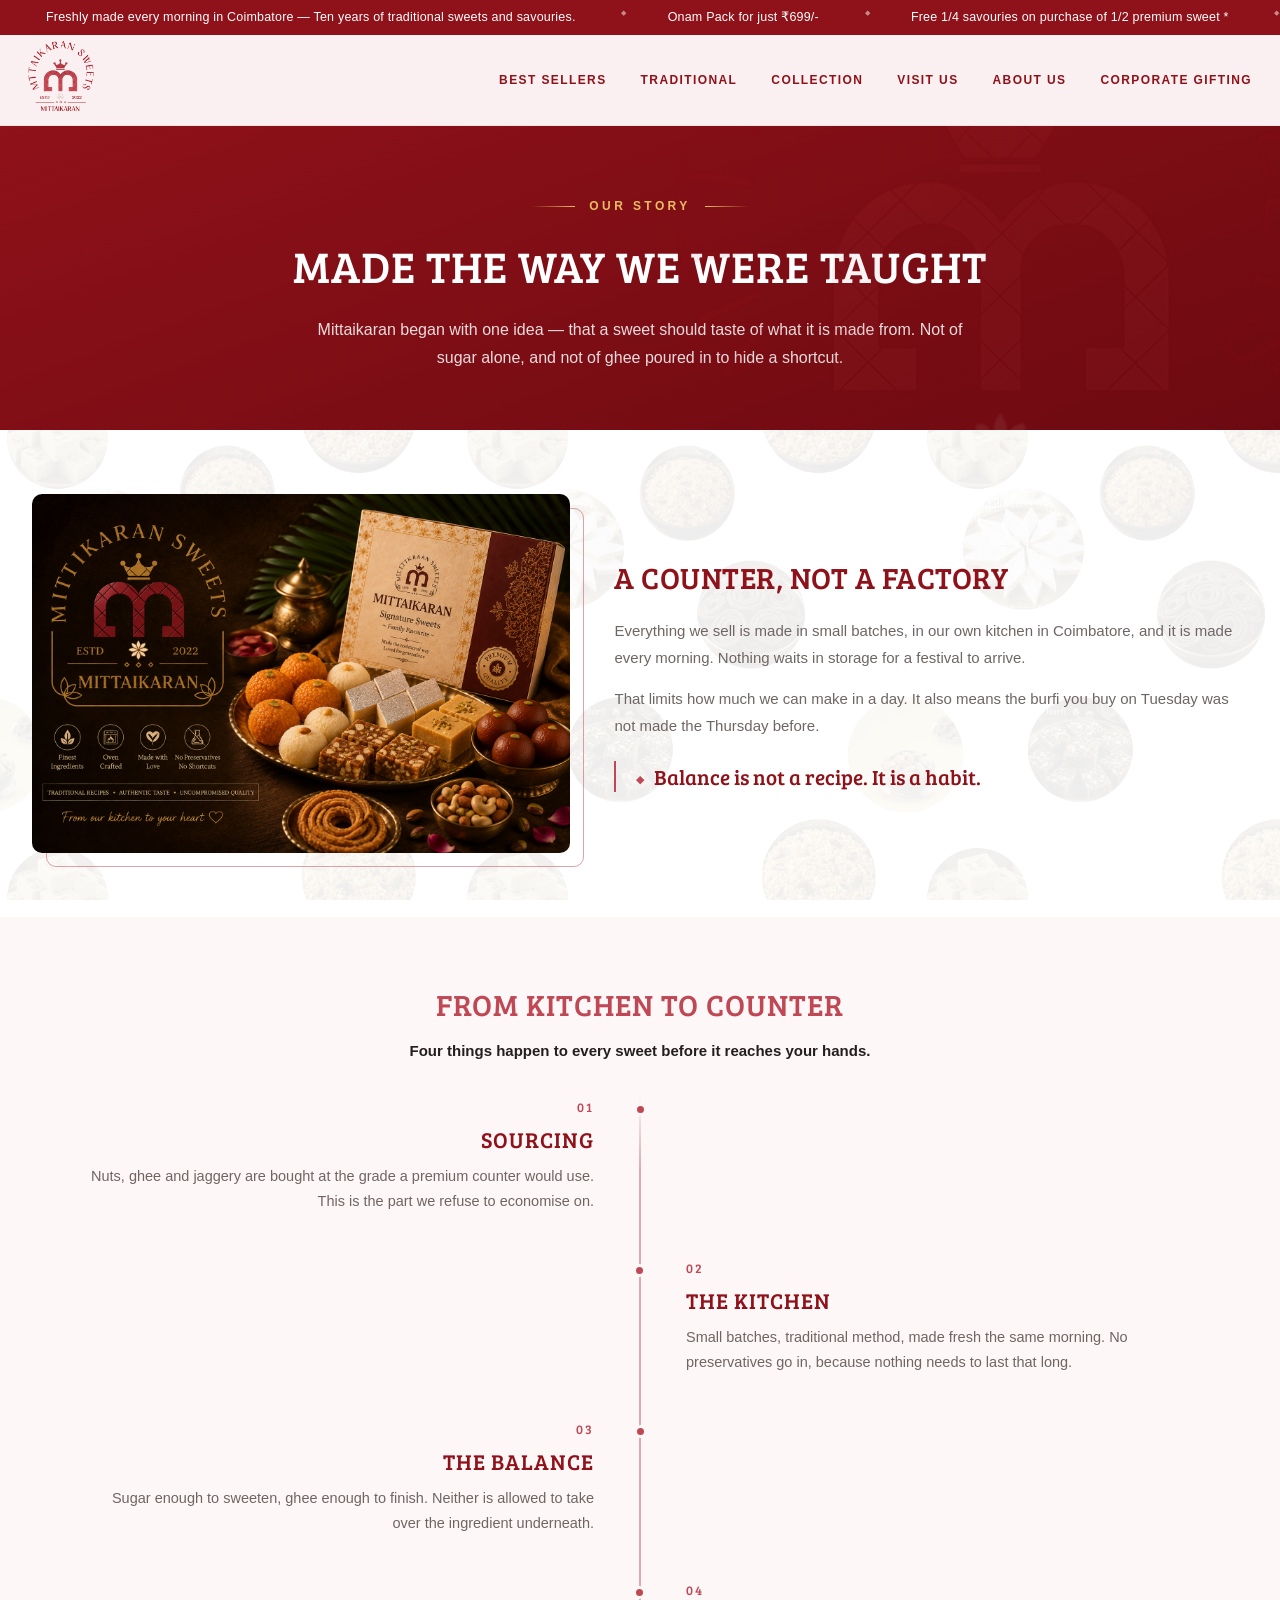
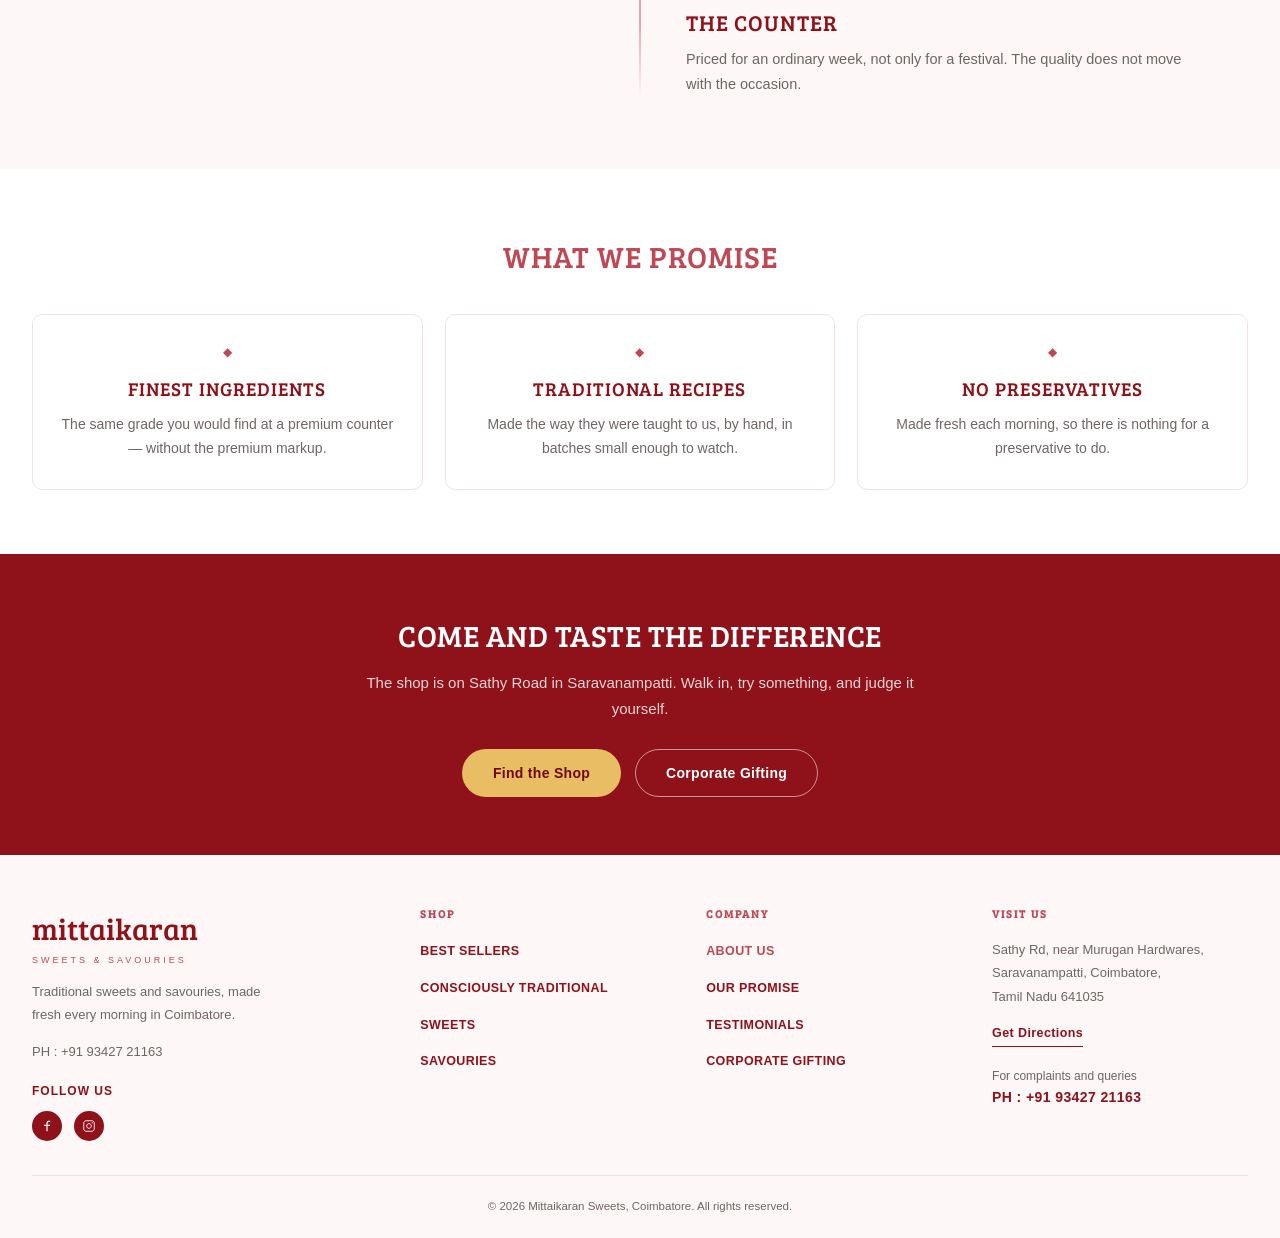
==== commit 8ee08c70: "card visibility" ====
--- a/about/index.html
+++ b/about/index.html
@@ -106,7 +106,8 @@
       <div class="brand-block">
         <div class="brand">mittaikaran</div>
         <div class="tagline">Sweets &amp; Savouries</div>
-        <div class="phones"><div>PH : +91 9999999999</div><div>PH : +91 9898989898</div></div>
+        <p class="footer-blurb">Traditional sweets and savouries, made fresh every morning in Coimbatore.</p>
+        <div class="phones"><a href="tel:+919342721163">PH : +91 93427 21163</a></div>
         <div class="follow">FOLLOW US</div>
         <div class="socials">
           <a href="#" aria-label="Facebook"><img src="../images/ui/facebook.svg" alt="Facebook" /></a>
@@ -114,22 +115,34 @@
         </div>
       </div>
       <div class="footer-col">
-        <ul><li><a href="#">OUR PROMISE</a></li><li><a href="#">SWEETS</a></li><li><a href="#">OVEN CRAFTED</a></li><li><a href="#">BLOGS</a></li><li><a href="#">FAQS</a></li></ul>
-        
+        <h4>Shop</h4>
+        <ul>
+          <li><a href="../#best-sellers">BEST SELLERS</a></li>
+          <li><a href="../#curated">CONSCIOUSLY TRADITIONAL</a></li>
+          <li><a href="../#collection">SWEETS</a></li>
+          <li><a href="../#savouries">SAVOURIES</a></li>
+        </ul>
       </div>
       <div class="footer-col">
-        <ul><li><a href="#">DRY FRUITS</a></li><li><a href="#">NAMKEENS</a></li><li><a href="#">CONSCIOUSLY TRADITIONAL</a></li><li><a href="#">GIFT HAMPERS</a></li></ul>
-        
+        <h4>Company</h4>
+        <ul>
+          <li><a href="../about/" aria-current="page">ABOUT US</a></li>
+          <li><a href="../#what-sets-us-apart">OUR PROMISE</a></li>
+          <li><a href="../#reviews">TESTIMONIALS</a></li>
+          <li><a href="../corporate-gifting/">CORPORATE GIFTING</a></li>
+        </ul>
       </div>
       <div class="footer-col">
-        <ul><li><a href="#">ABOUT US</a></li><li><a href="#">PRIVACY POLICY</a></li><li><a href="#">FOOD SAFETY</a></li><li><a href="#">CONTACT</a></li></ul>
+        <h4>Visit Us</h4>
+        <address class="footer-address">Sathy Rd, near Murugan Hardwares,<br />Saravanampatti, Coimbatore,<br />Tamil Nadu 641035</address>
+        <a class="footer-directions" href="https://maps.app.goo.gl/oGqbG5u7y224mQcL8" target="_blank" rel="noopener noreferrer">Get Directions</a>
         <div class="footer-contact">
-          <div class="lbl">For Complaints and Queries Contact</div>
-          <div class="num">PH : 9879879879</div>
+          <div class="lbl">For complaints and queries</div>
+          <a class="num" href="tel:+919342721163">PH : +91 93427 21163</a>
         </div>
       </div>
     </div>
-    <div class="footer-bottom">© Copyright 2026 Mittaikaran, Inc. All rights reserved. Various trademarks held by their respective owners.</div>
+    <div class="footer-bottom">© 2026 Mittaikaran Sweets, Coimbatore. All rights reserved.</div>
   </div>
 </footer>
 <script src="../assets/site.js"></script>
--- a/assets/site.css
+++ b/assets/site.css
@@ -697,22 +697,31 @@
    the grid reads as a layered spread rather than a row of tiles. The white ring
    keeps each card's edge legible where it crosses its neighbour. */
 .coll-stack {
-  gap: 0;
-  /* Offsets the cards' negative margins so the outer ones stay inside the
+  column-gap: 0;
+  /* Cards overlap sideways only. The row gap has to clear the 26px drop of the
+     staggered column, otherwise the next row — which is later in source order
+     and so paints on top — covers the dropped card's title. */
+  row-gap: 44px;
+  /* Offsets the cards' negative side margins so the outer ones stay inside the
      container, and leaves room for the drop of the staggered column. */
-  padding: 16px 18px 44px;
+  padding: 6px 18px 34px;
 }
 .coll-stack .coll-card {
   --y: 0px;
   position: relative;
   z-index: var(--z, 1);
-  margin: -16px -18px;
+  margin: 0 -18px;
   transform: translateY(var(--y));
   box-shadow: 0 0 0 4px #fff, 0 16px 34px rgba(143, 17, 25, .16);
   transition: transform .3s cubic-bezier(.3, .7, .3, 1), box-shadow .3s ease;
 }
-/* Every second card sits lower, so the seam between them is a diagonal. */
+/* Every second card sits lower, so the seam between them is a diagonal. The
+   no-JS default counts every sibling; once a tab is applied the script sets --y
+   inline from the position among the *visible* cards instead. */
 .coll-stack .coll-card:nth-child(even) { --y: 26px; }
+/* Each card's right edge is tucked 36px under its right-hand neighbour, so the
+   title keeps clear of that band to stay readable end to end. */
+.coll-stack .coll-card h3 { padding-left: 44px; padding-right: 44px; }
 /* Lift clear of the stack — above every sibling, whatever its own order. */
 .coll-stack .coll-card:hover,
 .coll-stack .coll-card:focus-within {
@@ -808,18 +817,26 @@
 .footer-top { display: grid; grid-template-columns: 1.4fr repeat(3, 1fr); gap: 30px; padding-bottom: 34px; border-bottom: 1px solid var(--line); }
 .footer .brand-block .brand { font-family: var(--serif); font-size: 30px; color: var(--teal); }
 .footer .brand-block .tagline { font-size: 9px; letter-spacing: 3px; text-transform: uppercase; color: var(--gold); margin-top: 2px; }
-.footer .phones { margin: 18px 0; font-size: 13px; line-height: 1.9; color: var(--muted); }
+.footer .footer-blurb { margin: 14px 0 0; max-width: 32ch; font-size: 13px; line-height: 1.7; color: var(--muted); }
+.footer .phones { margin: 14px 0 18px; font-size: 13px; line-height: 1.9; color: var(--muted); }
+.footer .phones a:hover { color: var(--gold); }
 .footer .follow { font-size: 12px; font-weight: 700; letter-spacing: 1px; margin-bottom: 10px; }
 .footer .socials { display: flex; gap: 12px; }
 .footer .socials a { width: 30px; height: 30px; border-radius: 50%; background: var(--teal); display: flex; align-items: center; justify-content: center; }
 .footer .socials img { width: 14px; filter: brightness(0) invert(1); }
-.footer-col h4 { font-size: 0; } /* spacer, columns are plain link lists */
+/* Column heading — same rhythm as .tagline so the four columns share a baseline. */
+.footer-col h4 { margin: 0 0 16px; font-size: 11px; font-weight: 700; letter-spacing: 2px; text-transform: uppercase; color: var(--gold); }
 .footer-col ul { list-style: none; margin: 0; padding: 0; display: flex; flex-direction: column; gap: 12px; }
 .footer-col a { font-size: 12.5px; font-weight: 600; letter-spacing: .4px; color: var(--teal); }
 .footer-col a:hover { color: var(--gold); }
-.footer-contact { margin-top: 8px; }
+.footer-col a[aria-current="page"] { color: var(--gold); }
+.footer-address { margin: 0 0 12px; font-style: normal; font-size: 13px; line-height: 1.8; color: var(--muted); }
+.footer-directions { display: inline-block; font-size: 12px; font-weight: 700; letter-spacing: .4px; color: var(--gold); border-bottom: 1px solid currentColor; padding-bottom: 2px; }
+.footer-directions:hover { color: var(--teal); }
+.footer-contact { margin-top: 20px; }
 .footer-contact .lbl { font-size: 12px; color: var(--muted); }
-.footer-contact .num { font-size: 14px; color: var(--teal); font-weight: 700; }
+.footer-contact .num { display: inline-block; font-size: 14px; color: var(--teal); font-weight: 700; }
+.footer-contact .num:hover { color: var(--gold); }
 .footer-bottom { text-align: center; font-size: 11.5px; color: var(--muted); padding-top: 22px; }
 
 /* ---------- Responsive ---------- */
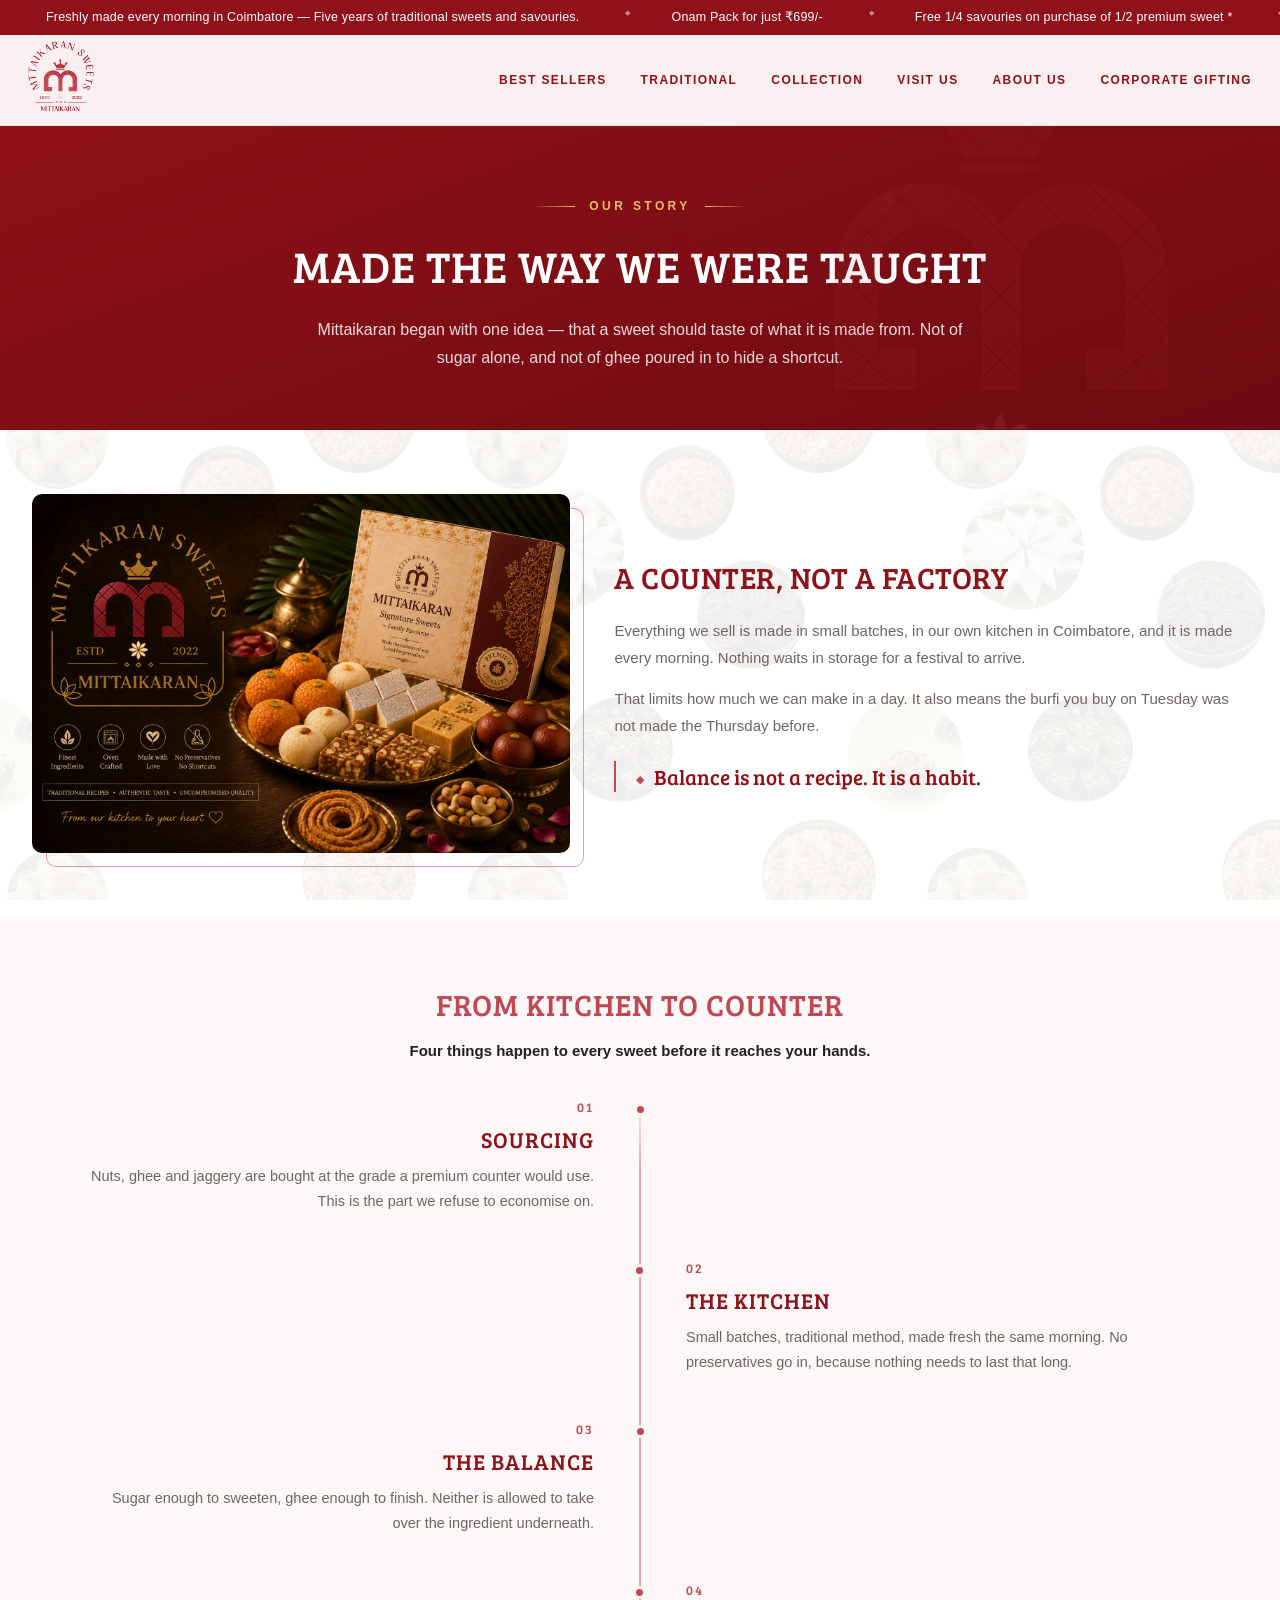
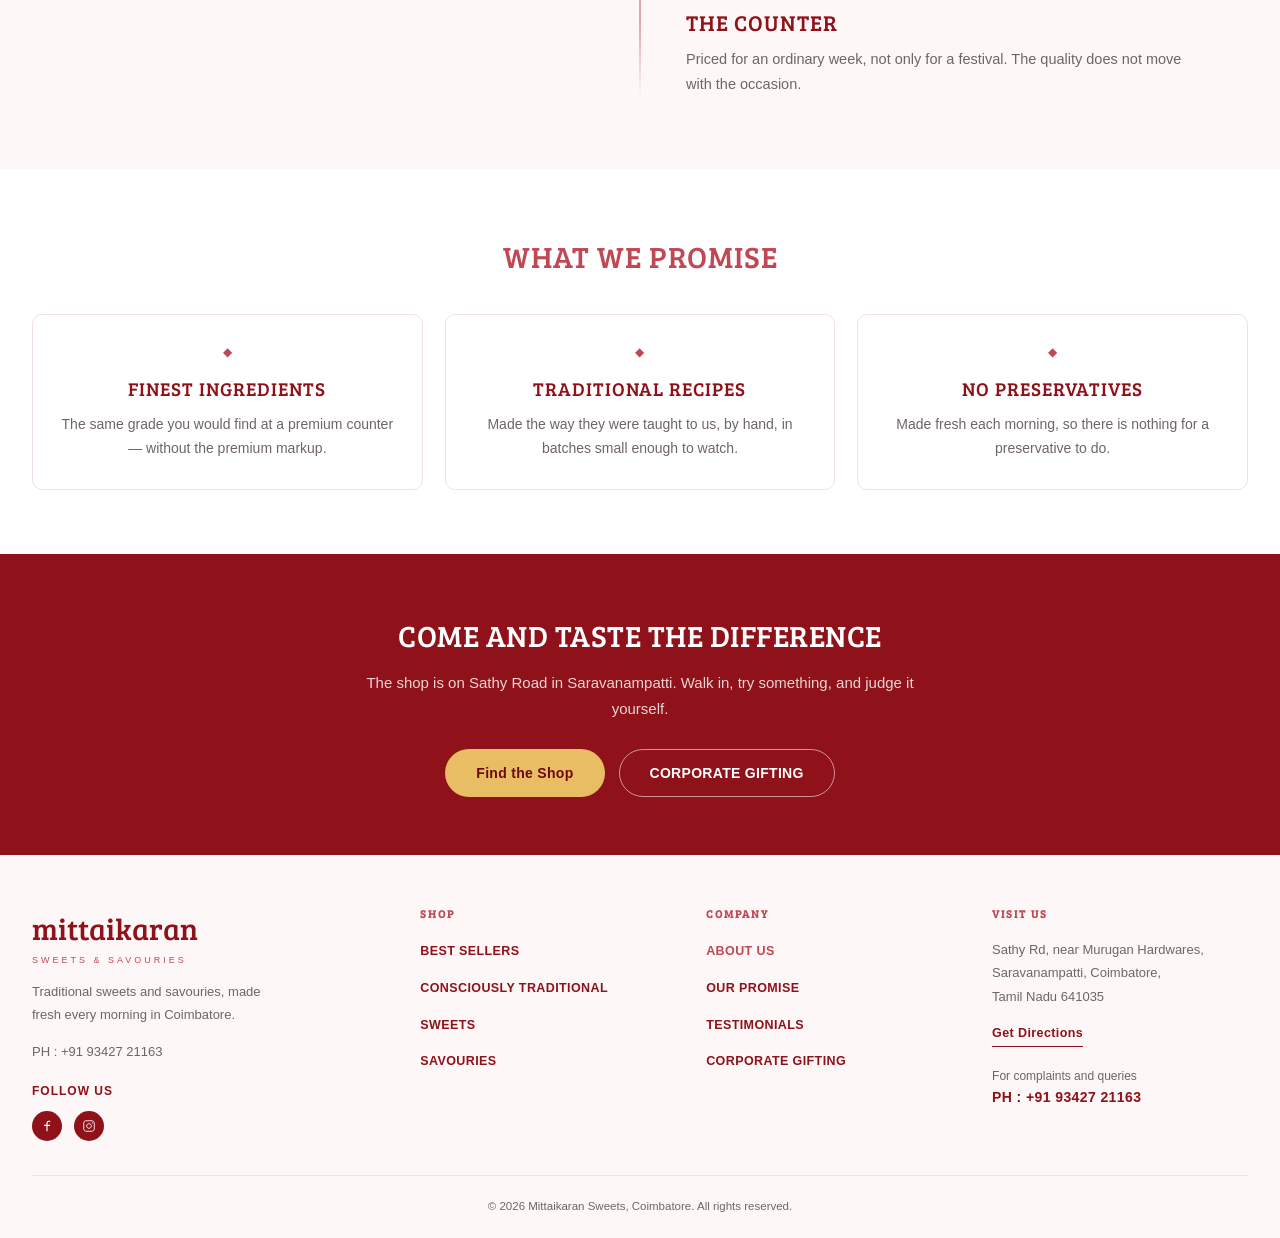
==== commit 064d74a4: "banner change" ====
--- a/about/index.html
+++ b/about/index.html
@@ -18,8 +18,8 @@
 <div class="site-head">
   <div class="announcement">
     <div class="announcement-track">
-      <div class="announcement-run"><span class="announcement-item">Freshly made every morning in Coimbatore — Ten years of traditional sweets and savouries.</span><span class="announcement-item">Onam Pack for just ₹699/-</span><span class="announcement-item">Free 1/4 savouries on purchase of 1/2 premium sweet *</span></div>
-      <div class="announcement-run" aria-hidden="true"><span class="announcement-item">Freshly made every morning in Coimbatore — Ten years of traditional sweets and savouries.</span><span class="announcement-item">Onam Pack for just ₹699/-</span><span class="announcement-item">Free 1/4 savouries on purchase of 1/2 premium sweet *</span></div>
+      <div class="announcement-run"><span class="announcement-item">Freshly made every morning in Coimbatore — Five years of traditional sweets and savouries.</span><span class="announcement-item">Onam Pack for just ₹699/-</span><span class="announcement-item">Free 1/4 savouries on purchase of 1/2 premium sweet *</span></div>
+      <div class="announcement-run" aria-hidden="true"><span class="announcement-item">Freshly made every morning in Coimbatore — Five years of traditional sweets and savouries.</span><span class="announcement-item">Onam Pack for just ₹699/-</span><span class="announcement-item">Free 1/4 savouries on purchase of 1/2 premium sweet *</span></div>
     </div>
   </div>
   <header class="header">
--- a/assets/site.css
+++ b/assets/site.css
@@ -208,6 +208,34 @@
 .dot { width: 9px; height: 9px; border-radius: 50%; background: rgba(255,255,255,.6); border: none; padding: 0; }
 .dot.active { background: var(--gold); }
 
+/* Carries the page's single H1 and the gifting pitch, directly under the video
+   so the first thing after the hero is the thing the page is about. */
+.hero-copy { padding: 44px 0 40px; text-align: center; }
+.hero-copy .container { max-width: 860px; }
+.hero-kicker {
+  display: inline-block;
+  font-size: 11px; font-weight: 700; letter-spacing: 2.4px; text-transform: uppercase;
+  color: var(--gold); margin-bottom: 12px;
+}
+.hero-copy h1 {
+  font-size: 38px; line-height: 1.25; color: var(--teal);
+  letter-spacing: .3px; margin-bottom: 16px;
+}
+.hero-copy p { font-size: 15.5px; line-height: 1.7; color: var(--ink); margin: 0 auto 12px; max-width: 760px; }
+.hero-actions { display: flex; gap: 14px; justify-content: center; flex-wrap: wrap; margin-top: 22px; }
+/* Shares its look with the pack buttons on the corporate page, but stands on
+   its own here — corporate.css is not loaded on the homepage. */
+.btn-wa-link,
+.btn-ghost {
+  display: inline-flex; align-items: center; gap: 9px;
+  font-size: 12.5px; font-weight: 700; letter-spacing: 1.1px; text-transform: uppercase;
+  padding: 13px 24px; border-radius: 4px; transition: background .2s ease, color .2s ease;
+}
+.btn-wa-link { background: #1faa53; color: #fff; }
+.btn-wa-link:hover { background: #178c43; }
+.btn-ghost { background: transparent; color: var(--teal); border: 1px solid var(--teal); }
+.btn-ghost:hover { background: var(--teal); color: #fff; }
+
 /* ---------- What sets us apart (USP) ---------- */
 .usp {
   background: var(--teal);
@@ -795,6 +823,57 @@
 }
 /* The iframe has no intrinsic size, so it has to be stretched to the box. */
 .visit-map iframe { display: block; width: 100%; height: 100%; min-height: 320px; border: 0; }
+
+/* ---------- Gifting ---------- */
+.gifting { background: var(--cream); text-align: center; }
+.gifting .section-head { max-width: 840px; }
+.gifting .section-head p { font-weight: 500; color: var(--muted); }
+/* Four tiers, dropping columns on the way down rather than shrinking to a
+   strip — the pack shot is the whole point of the card. */
+.gift-tiers {
+  display: grid;
+  grid-template-columns: repeat(auto-fit, minmax(min(220px, 100%), 1fr));
+  gap: 20px;
+  margin: 0 auto 40px;
+  max-width: 1100px;
+}
+.gift-tier {
+  background: #fff;
+  border: 1px solid var(--line);
+  border-radius: 10px;
+  padding: 18px 18px 22px;
+  transition: transform .25s ease, box-shadow .25s ease;
+}
+.gift-tier:hover { transform: translateY(-4px); box-shadow: 0 16px 34px rgba(143, 17, 25, .12); }
+.gift-tier img { width: 100%; aspect-ratio: 1/1; object-fit: contain; margin-bottom: 14px; }
+.gift-tier h3 { font-size: 19px; color: var(--gold); margin-bottom: 6px; }
+.gift-tier p { font-size: 13px; color: var(--muted); margin: 0; line-height: 1.5; }
+.gift-why-head {
+  font-size: 22px; text-transform: uppercase; letter-spacing: 1px;
+  color: var(--teal); margin-bottom: 18px;
+}
+.gift-why {
+  list-style: none; margin: 0 auto 36px; padding: 0;
+  max-width: 1100px; text-align: left;
+  display: grid;
+  grid-template-columns: repeat(auto-fit, minmax(min(300px, 100%), 1fr));
+  gap: 12px 26px;
+}
+.gift-why li {
+  font-size: 14.5px; line-height: 1.6; color: var(--ink);
+  padding-left: 22px; position: relative;
+}
+.gift-why li::before {
+  content: '◆'; position: absolute; left: 0; top: 1px;
+  font-size: 8px; color: var(--gold);
+}
+.gift-why strong { color: var(--teal); }
+.gift-cta p { font-size: 16px; font-weight: 600; color: var(--teal); margin: 0; }
+.gift-cta .hero-actions { margin-top: 18px; }
+@media (prefers-reduced-motion: reduce) {
+  .gift-tier { transition: none; }
+  .gift-tier:hover { transform: none; }
+}
 
 /* ---------- Testimonials ---------- */
 .testimonials { background: var(--teal); }
@@ -869,6 +948,12 @@
 }
 @media (max-width: 560px) {
   .section-head h2 { font-size: 24px; }
+  .hero-copy { padding: 32px 0 30px; }
+  .hero-copy h1 { font-size: 27px; }
+  .hero-copy p { font-size: 14.5px; }
+  .hero-actions { flex-direction: column; align-items: stretch; }
+  .btn-wa-link, .btn-ghost { justify-content: center; }
+  .gift-why-head { font-size: 19px; }
   .trad-media { width: 168px; height: 168px; }
   .trad-swap { min-height: 0; }
   .footer-top { grid-template-columns: 1fr; }
